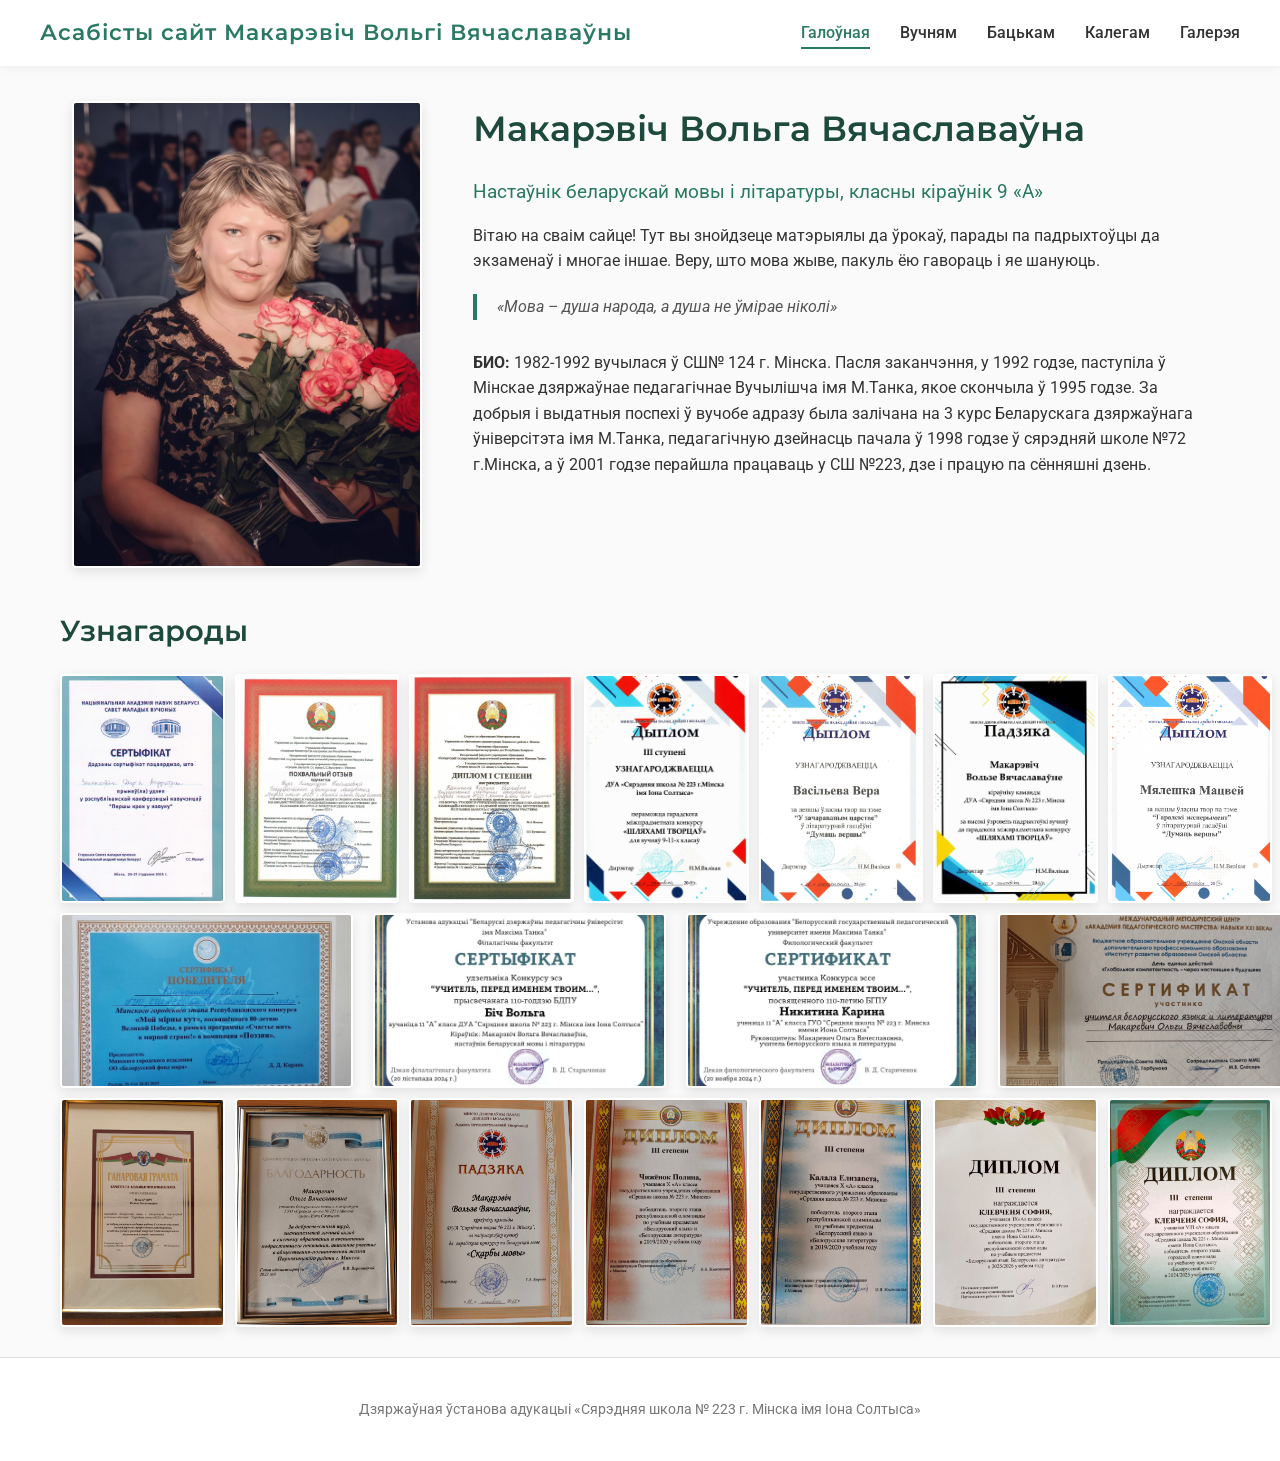
==== index.html @ d4849658 "Add files via upload" ====
<!DOCTYPE html>
<html lang="be">
<head>
  <meta charset="UTF-8">
  <meta name="viewport" content="width=device-width, initial-scale=1.0">
  <title>Настаўнік беларускай мовы</title>
  <link rel="preconnect" href="https://fonts.googleapis.com">
  <link rel="preconnect" href="https://fonts.gstatic.com" crossorigin>
  <link href="https://fonts.googleapis.com/css2?family=Montserrat:wght@400;600;700&family=Roboto:wght@300;400;500&display=swap" rel="stylesheet">
  <link rel="stylesheet" href="style.css">
</head>
<body>
  <header>
    <div class="container header-inner">
      <div class="logo"><a href="index.html">Асабісты сайт Макарэвіч Вольгі Вячаславаўны</a></div>
      <ul class="nav-menu">
        <li><a href="index.html" class="active">Галоўная</a></li>
        <li><a href="uchnyam.html">Вучням</a></li>
        <li><a href="batskam.html">Бацькам</a></li>
        <li><a href="kalegam.html">Калегам</a></li>
        <li><a href="galereya.html">Галерэя</a></li>
      </ul>
    </div>
  </header>

  <main class="container">
    <!-- Дзве калонкі: фота і інфармацыя -->
    <div class="grid-2 text-include">
      <div class="photo-placeholder portrait" style="max-width: 350px; margin: 0 auto;"><img src="img/main.jpg"></div>
      <div>
        <h1>Макарэвіч Вольга Вячаславаўна</h1>
        <p style="font-size: 1.2rem; color: #2a7a62; margin-bottom: 15px;">Настаўнік беларускай мовы і літаратуры, класны кіраўнік 9 «А»</p>
        <p style="margin-bottom: 20px;">Вітаю на сваім сайце! Тут вы знойдзеце матэрыялы да ўрокаў, парады па падрыхтоўцы да экзаменаў і многае іншае. Веру, што мова жыве, пакуль ёю гавораць і яе шануюць.</p>
        <blockquote style="font-style: italic; border-left: 4px solid #2a7a62; padding-left: 20px; color: #555;">«Мова – душа народа, а душа не ўмірае ніколі»</blockquote>

            <!-- Кароткая інфармацыя (без кантактаў) -->
        <p style="margin-top: 30px;">
        <strong>БИО:</strong> 1982-1992 вучылася ў СШ№ 124 г. Мінска. Пасля заканчэння, у 1992 годзе, паступіла ў Мінскае дзяржаўнае педагагічнае Вучылішча імя М.Танка, якое скончыла ў 1995 годзе. За добрыя і выдатныя поспехі ў вучобе адразу была залічана на 3 курс Беларускага дзяржаўнага ўніверсітэта імя М.Танка, педагагічную дзейнасць пачала ў 1998 годзе ў сярэдняй школе №72 г.Мінска, а ў 2001 годзе перайшла працаваць у СШ №223, дзе і працую па сённяшні дзень.</p>
      </div>
    </div>

    <!-- Дасягненні і кваліфікацыя -->
    <h2>Узнагароды</h2>
    <div class="grid-7">
      <div class="card">
        <div class="photo-placeholder portrait"><img src="img/1.jpg"></div>
      </div>
      <div class="card">
        <div class="photo-placeholder portrait"><img src="img/2.jpg"></div>
      </div>
      <div class="card">
        <div class="photo-placeholder portrait"><img src="img/3.jpg"></div>
      </div>
      <div class="card">
        <div class="photo-placeholder portrait"><img src="img/7.jpg"></div>
      </div>
      <div class="card">
        <div class="photo-placeholder portrait"><img src="img/8.jpg"></div>
      </div>
      <div class="card">
        <div class="photo-placeholder portrait"><img src="img/9.jpg"></div>
      </div>
      <div class="card">
        <div class="photo-placeholder portrait"><img src="img/10.jpg"></div>
      </div>
    </div>
    <div class="grid-4">
      <div class="card">
        <div class="photo-placeholder landscape"><img src="img/4.jpg"></div>
      </div>
      <div class="card">
        <div class="photo-placeholder landscape"><img src="img/5.jpg"></div>
      </div>
      <div class="card">
        <div class="photo-placeholder landscape"><img src="img/6.jpg"></div>
      </div>
      <div class="card">
        <div class="photo-placeholder landscape"><img src="img/gr6.jpg"></div>
      </div>       
    </div>
    <div class="grid-7">
      <div class="card">
        <div class="photo-placeholder portrait"><img src="img/gr1.jpg"></div>
      </div>
      <div class="card">
        <div class="photo-placeholder portrait"><img src="img/gr2.jpg"></div>
      </div>
      <div class="card">
        <div class="photo-placeholder portrait"><img src="img/gr3.jpg"></div>
      </div>
      <div class="card">
        <div class="photo-placeholder portrait"><img src="img/gr4.jpg"></div>
      </div>
      <div class="card">
        <div class="photo-placeholder portrait"><img src="img/gr5.jpg"></div>
      </div>
      <div class="card">
        <div class="photo-placeholder portrait"><img src="img/gr7.jpg"></div>
      </div>
      <div class="card">
        <div class="photo-placeholder portrait"><img src="img/gr8.jpg"></div>
      </div>
    </div>
  </main>

  <footer>
    <div class="container">
      Дзяржаўная ўстанова адукацыі «Сярэдняя школа № 223 г. Мінска імя Іона Солтыса»
    </div>
  </footer>

  <script src="lightbox.js"></script>
</body>
</html>
---- style.css ----
* {
  margin: 0;
  padding: 0;
  box-sizing: border-box;
}

body {
  font-family: 'Roboto', sans-serif;
  background-color: #fafafa;
  color: #333;
  line-height: 1.6;
}

.container {
  max-width: 1200px;
  margin: 0 auto;
  padding: 20px 20px;
}
a {
  text-decoration: none;
  font-weight: 700;
  color: #333;
}
a:hover {
  color: white;
  text-shadow: 0 4px 12px rgba(0,0,0,0.1);
}
/* Header & navigation */
header {
  background-color: #fff;
  box-shadow: 0 2px 10px rgba(0,0,0,0.05);
  position: sticky;
  top: 0;
  z-index: 10;
  margin-bottom: 15px;
}

.header-inner {
  display: flex;
  justify-content: space-between;
  align-items: center;
  padding: 15px 0;
}

.logo a {
  font-family: 'Montserrat', sans-serif;
  font-weight: 600;
  font-size: 1.4rem;
  color: #2a7a62;
  text-decoration: none;
  letter-spacing: 1px;
}

.nav-menu {
  display: flex;
  list-style: none;
  gap: 30px;
}

.nav-menu a {
  text-decoration: none;
  color: #333;
  font-weight: 500;
  transition: color 0.3s;
  padding-bottom: 5px;
  border-bottom: 2px solid transparent;
}

.nav-menu a:hover,
.nav-menu a.active {
  color: #2a7a62;
  border-bottom-color: #2a7a62;
}

/* Main content */
main {
  padding: 40px 0;
  min-height: 60vh;
}

h1, h2, h3 {
  font-family: 'Montserrat', sans-serif;
  font-weight: 600;
  margin-bottom: 20px;
  color: #1e4a3d;
}

h1 {
  font-size: 2.2rem;
}

h2 {
  font-size: 1.8rem;
  margin-top: 40px;
}

h3 {
  font-size: 1.4rem;
}

/* Placeholder for photos */
.photo-placeholder {
  background-color: #e0e0e0;
  border: 2px solid #fff;
  box-shadow: 0 4px 12px rgba(0,0,0,0.1);
  border-radius: 4px;
  display: flex;
  align-items: center;
  justify-content: center;
  color: #888;
  font-size: 1rem;
  text-transform: uppercase;
  width: 100%;
  height: 100%;
  aspect-ratio: 1 / 1;
  padding: 0;
  overflow: hidden;
}

.photo-placeholder.landscape {
  aspect-ratio: 16 / 9;
}

.photo-placeholder.portrait {
  aspect-ratio: 3 / 4;
}

.photo-placeholder img {
  width: 100%;
  height: 100%;
  object-fit: cover;
  display: block;
}

/* Grid і карткі */
.grid-2 {
  display: grid;
  grid-template-columns: 1fr 1fr;
  gap: 40px;
  align-items: start;
  margin-bottom: 20px;
}

.grid-2.text-include {
  grid-template-columns: 1fr 2fr;
}
.grid-2.text-include-reverse {
  grid-template-columns: 2fr 1fr;
}

.grid-3 {
  display: grid;
  grid-template-columns: repeat(3, 1fr);
  gap: 30px;
  margin-bottom: 20px;
}

.grid-4 {
  display: grid;
  grid-template-columns: repeat(4, 1fr);
  gap: 20px;
  margin-bottom: 20px;
}

.grid-7 {
  display: grid;
  grid-template-columns: repeat(7, 1fr);
  gap: 10px;
  margin-bottom: 20px;
}

.card {
  background: transparent;
  text-align: center;
}

.card .photo-placeholder {
  margin-bottom: 10px;
}

.card p {
  font-weight: 500;
  color: #2a7a62;
}

/* Табліцы */
table {
  width: 100%;
  border-collapse: collapse;
  background: #fff;
  box-shadow: 0 2px 8px rgba(0,0,0,0.05);
  border-radius: 8px;
  overflow: hidden;
  margin-bottom: 30px;
}

th, td {
  padding: 12px 15px;
  text-align: left;
  border-bottom: 1px solid #eee;
}

th {
  background-color: #2a7a62;
  color: #fff;
  font-weight: 600;
}

tr:last-child td {
  border-bottom: none;
}

/* Галерэя */
.gallery-section {
  margin-bottom: 50px;
}

.gallery-divider {
  font-size: 1.8rem;
  color: #1e4a3d;
  border-bottom: 2px solid #2a7a62;
  padding-bottom: 10px;
  margin-bottom: 25px;
  position: relative;
}

.gallery-divider::before {
  content: "";
  position: absolute;
  bottom: -5px;
  left: 0;
  width: 60px;
  height: 3px;
  background-color: #2a7a62;
  border-radius: 2px;
}

/* Падвал */
footer {
  background-color: #fff;
  border-top: 1px solid #ddd;
  padding: 20px 0;
  text-align: center;
  color: #777;
  font-size: 0.9rem;
}

/* ===== Дадатковыя стылі (памяткі, парады) ===== */
.table-container {
  overflow-x: auto;
  margin-bottom: 30px;
}

.rule-card {
  background: #fff;
  padding: 20px;
  border-radius: 8px;
  box-shadow: 0 2px 8px rgba(0,0,0,0.05);
  margin-bottom: 20px;
  border-left: 4px solid #2a7a62;
}

.rule-card h3 {
  margin-top: 0;
  margin-bottom: 15px;
  color: #1e4a3d;
  font-family: 'Montserrat', sans-serif;
}

.rule-card h4 {
  margin-top: 0;
  margin-bottom: 10px;
  color: #2a7a62;
  font-family: 'Montserrat', sans-serif;
}

.rule-card ul {
  margin-left: 20px;
  margin-bottom: 10px;
}

.rule-card li {
  margin-bottom: 5px;
}

.example-list {
  background: #f0f7f4;
  padding: 15px;
  border-radius: 6px;
  margin: 15px 0;
}

.example-list p {
  margin-bottom: 5px;
  font-family: 'Montserrat', sans-serif;
  font-weight: 500;
}

.mini-card {
  background-color: #e0e0e0;
  border: 2px solid #fff;
  box-shadow: 0 4px 12px rgba(0,0,0,0.1);
  border-radius: 4px;
  padding: 10px;
  text-align: center;
  color: #333;
  font-weight: 500;
  aspect-ratio: auto;
  display: flex;
  flex-direction: column;
  align-items: center;
  justify-content: center;
  font-size: 0.95rem;
}

.mini-card small {
  font-size: 0.8rem;
  color: #2a7a62;
  display: block;
  margin-top: 5px;
}

/* стылі для старонкі Бацькам */
.charming-quote {
  font-family: 'Montserrat', sans-serif;
  font-size: 1.2rem;
  font-style: italic;
  color: #1e4a3d;
  background: #e8f3ef;
  padding: 20px;
  border-radius: 8px;
  margin: 30px 0;
  text-align: center;
  border-left: 4px solid #2a7a62;
}

.word-list {
  columns: 2;
  column-gap: 30px;
  background: #f9f9f9;
  padding: 15px;
  border-radius: 6px;
  margin: 10px 0;
}

.word-list p {
  margin-bottom: 5px;
  font-weight: 500;
}

/* ===== МАБІЛЬНАЯ ВЕРСІЯ (ДА 768px) ===== */
@media (max-width: 768px) {
  .header-inner {
    flex-direction: column;
    gap: 15px;
  }
  .nav-menu {
    flex-wrap: wrap;
    justify-content: center;
    gap: 15px;
  }

  /* Усе сеткі робім аднакалоначнымі */
  .grid-2,
  .grid-3,
  .grid-4,
  .grid-7 {
    grid-template-columns: 1fr;
  }

  /* Асабліва для блока з фота і тэкстам на галоўнай */
  .grid-2.text-include {
    display: flex;
    flex-direction: column;
    gap: 20px;
  }

  .grid-2.text-include .photo-placeholder {
    max-width: 280px;
    margin: 0 auto;
  }

  .grid-2 {
    gap: 30px;
  }

  h1 {
    font-size: 1.8rem;
  }
  h2 {
    font-size: 1.5rem;
  }

  .charming-quote {
    padding: 15px;
    font-size: 1rem;
    margin: 20px 0;
  }

  .word-list {
    columns: 1;
  }
}
/* Стылі для кнопкі-спасылкі */
.button {
  margin: 10px auto;
  display: inline-block;
  background-color: #2a7a62;       /* асноўны зялёны колер */
  color: #fff;                      /* белы тэкст */
  font-family: 'Montserrat', sans-serif;
  font-weight: 600;
  font-size: 1rem;
  text-decoration: none;            /* прыбраць падкрэсліванне */
  padding: 10px 20px;               /* унутраныя водступы */
  border-radius: 4px;               /* невялікае скругленне */
  box-shadow: 0 2px 5px rgba(0,0,0,0.1); /* лёгкі цень */
  transition: background-color 0.3s, box-shadow 0.3s;
  border: none;
  cursor: pointer;
  text-align: center;
  align-items: center;
  justify-content: center;
  line-height: 1.5;
}

.button:hover {
  background-color: #1e4a3d;        /* цямнейшы адценне пры навядзенні */
  box-shadow: 0 4px 8px rgba(0,0,0,0.15);
}

.button:active {
  transform: translateY(1px);        /* эфект націску */
  box-shadow: 0 2px 3px rgba(0,0,0,0.1);
}

/* Калі трэба зрабіць кнопку на ўсю шырыню кантэйнера */
.button.block {
  display: block;
  width: 100%;
}

/* Lightbox для увеличения фото */
/* Lightbox */
.lightbox {
  display: none;
  position: fixed;
  top: 0;
  left: 0;
  width: 100%;
  height: 100%;
  background-color: rgba(0, 0, 0, 0.9);
  z-index: 1000;
  justify-content: center;
  align-items: center;
  padding: 20px;
  box-sizing: border-box;
}

.lightbox.active {
  display: flex;
}

.lightbox-content {
  position: relative;
  display: flex;
  justify-content: center;
  align-items: center;
}

.lightbox-content img {
  display: block;
  max-width: 90vw;      /* не шире 90% ширины окна */
  max-height: 80vh;     /* не выше 80% высоты окна */
  width: auto;
  height: auto;
  border: 3px solid #fff;
  border-radius: 4px;
  box-shadow: 0 0 30px rgba(0, 0, 0, 0.5);
  object-fit: contain;
}

.lightbox-close {
  position: absolute;
  top: -15px;
  right: -15px;
  width: 40px;
  height: 40px;
  background-color: #2a7a62;
  color: white;
  border-radius: 50%;
  display: flex;
  align-items: center;
  justify-content: center;
  font-size: 24px;
  font-weight: bold;
  cursor: pointer;
  transition: background 0.3s;
  box-shadow: 0 2px 10px rgba(0,0,0,0.3);
}

.lightbox-close:hover {
  background-color: #1e4a3d;
}

/* Курсор-указатель на всех фото */
.photo-placeholder img {
  cursor: pointer;
}
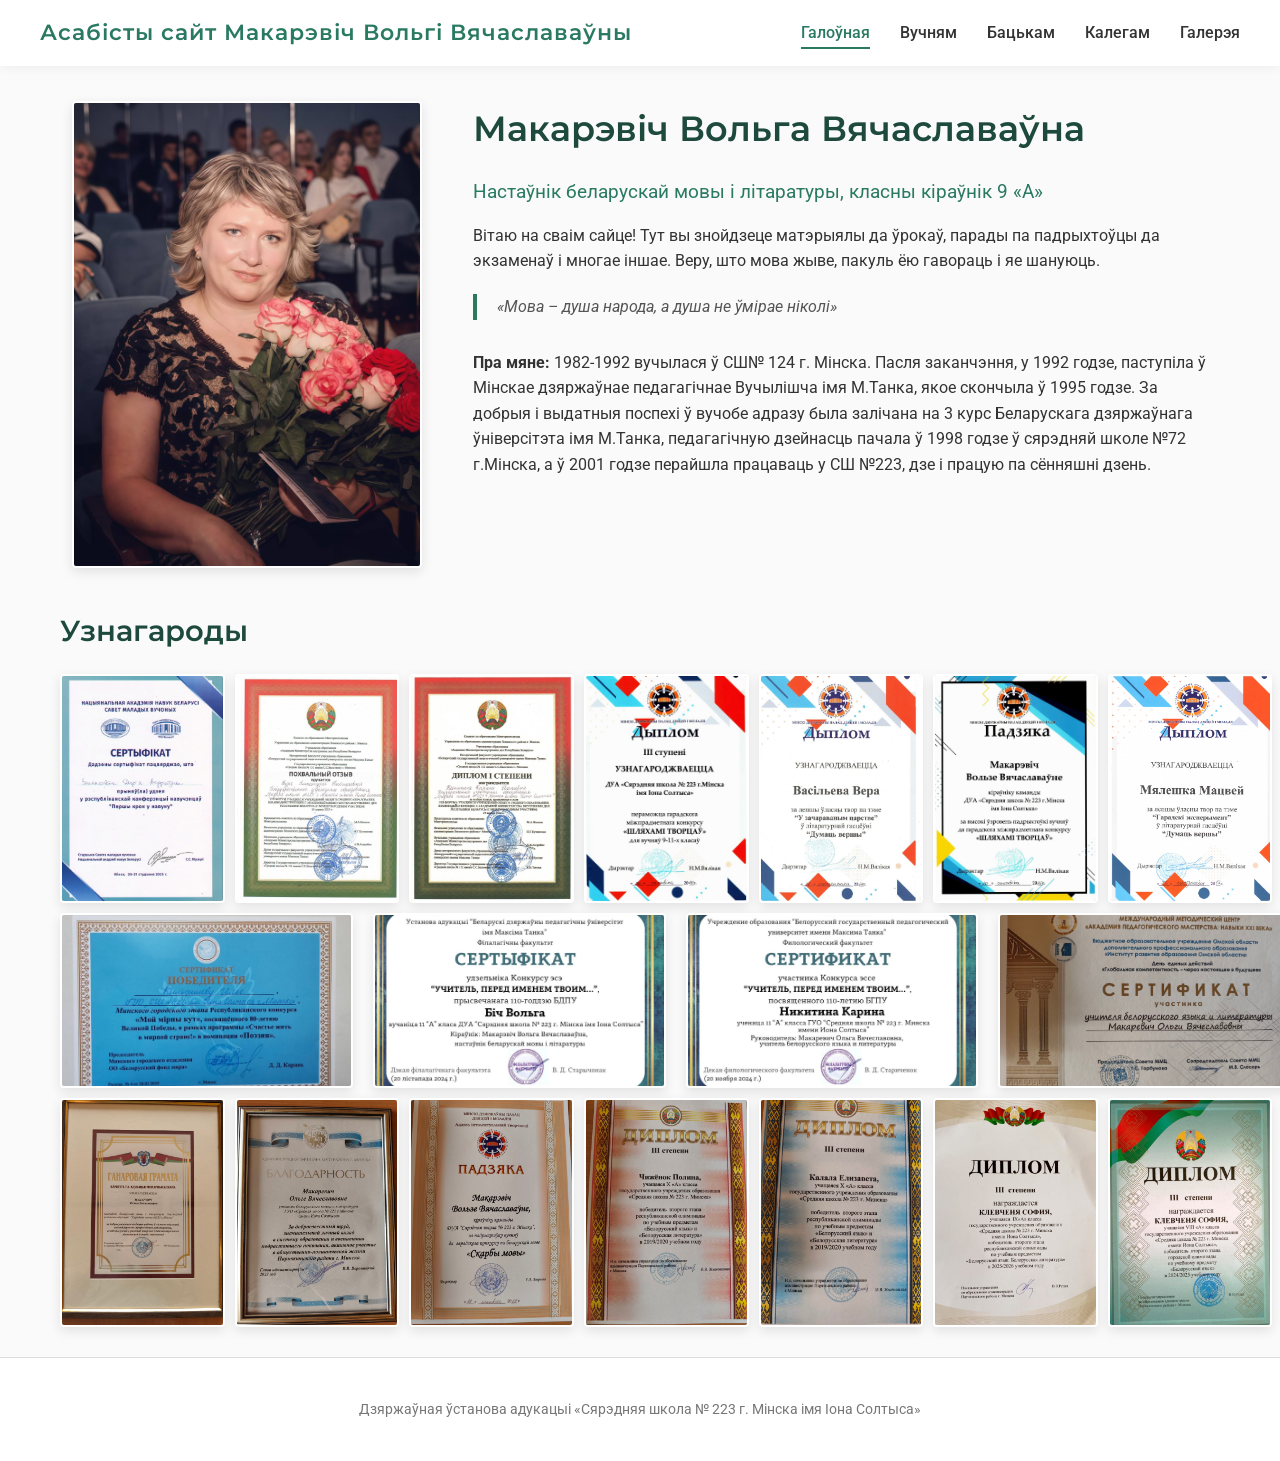
==== commit d4af1a42: "Update index.html" ====
--- a/index.html
+++ b/index.html
@@ -35,7 +35,7 @@
 
             <!-- Кароткая інфармацыя (без кантактаў) -->
         <p style="margin-top: 30px;">
-        <strong>БИО:</strong> 1982-1992 вучылася ў СШ№ 124 г. Мінска. Пасля заканчэння, у 1992 годзе, паступіла ў Мінскае дзяржаўнае педагагічнае Вучылішча імя М.Танка, якое скончыла ў 1995 годзе. За добрыя і выдатныя поспехі ў вучобе адразу была залічана на 3 курс Беларускага дзяржаўнага ўніверсітэта імя М.Танка, педагагічную дзейнасць пачала ў 1998 годзе ў сярэдняй школе №72 г.Мінска, а ў 2001 годзе перайшла працаваць у СШ №223, дзе і працую па сённяшні дзень.</p>
+        <strong>Пра мяне:</strong> 1982-1992 вучылася ў СШ№ 124 г. Мінска. Пасля заканчэння, у 1992 годзе, паступіла ў Мінскае дзяржаўнае педагагічнае Вучылішча імя М.Танка, якое скончыла ў 1995 годзе. За добрыя і выдатныя поспехі ў вучобе адразу была залічана на 3 курс Беларускага дзяржаўнага ўніверсітэта імя М.Танка, педагагічную дзейнасць пачала ў 1998 годзе ў сярэдняй школе №72 г.Мінска, а ў 2001 годзе перайшла працаваць у СШ №223, дзе і працую па сённяшні дзень.</p>
       </div>
     </div>
 
@@ -111,4 +111,5 @@
 
   <script src="lightbox.js"></script>
 </body>
-</html>+
+</html>
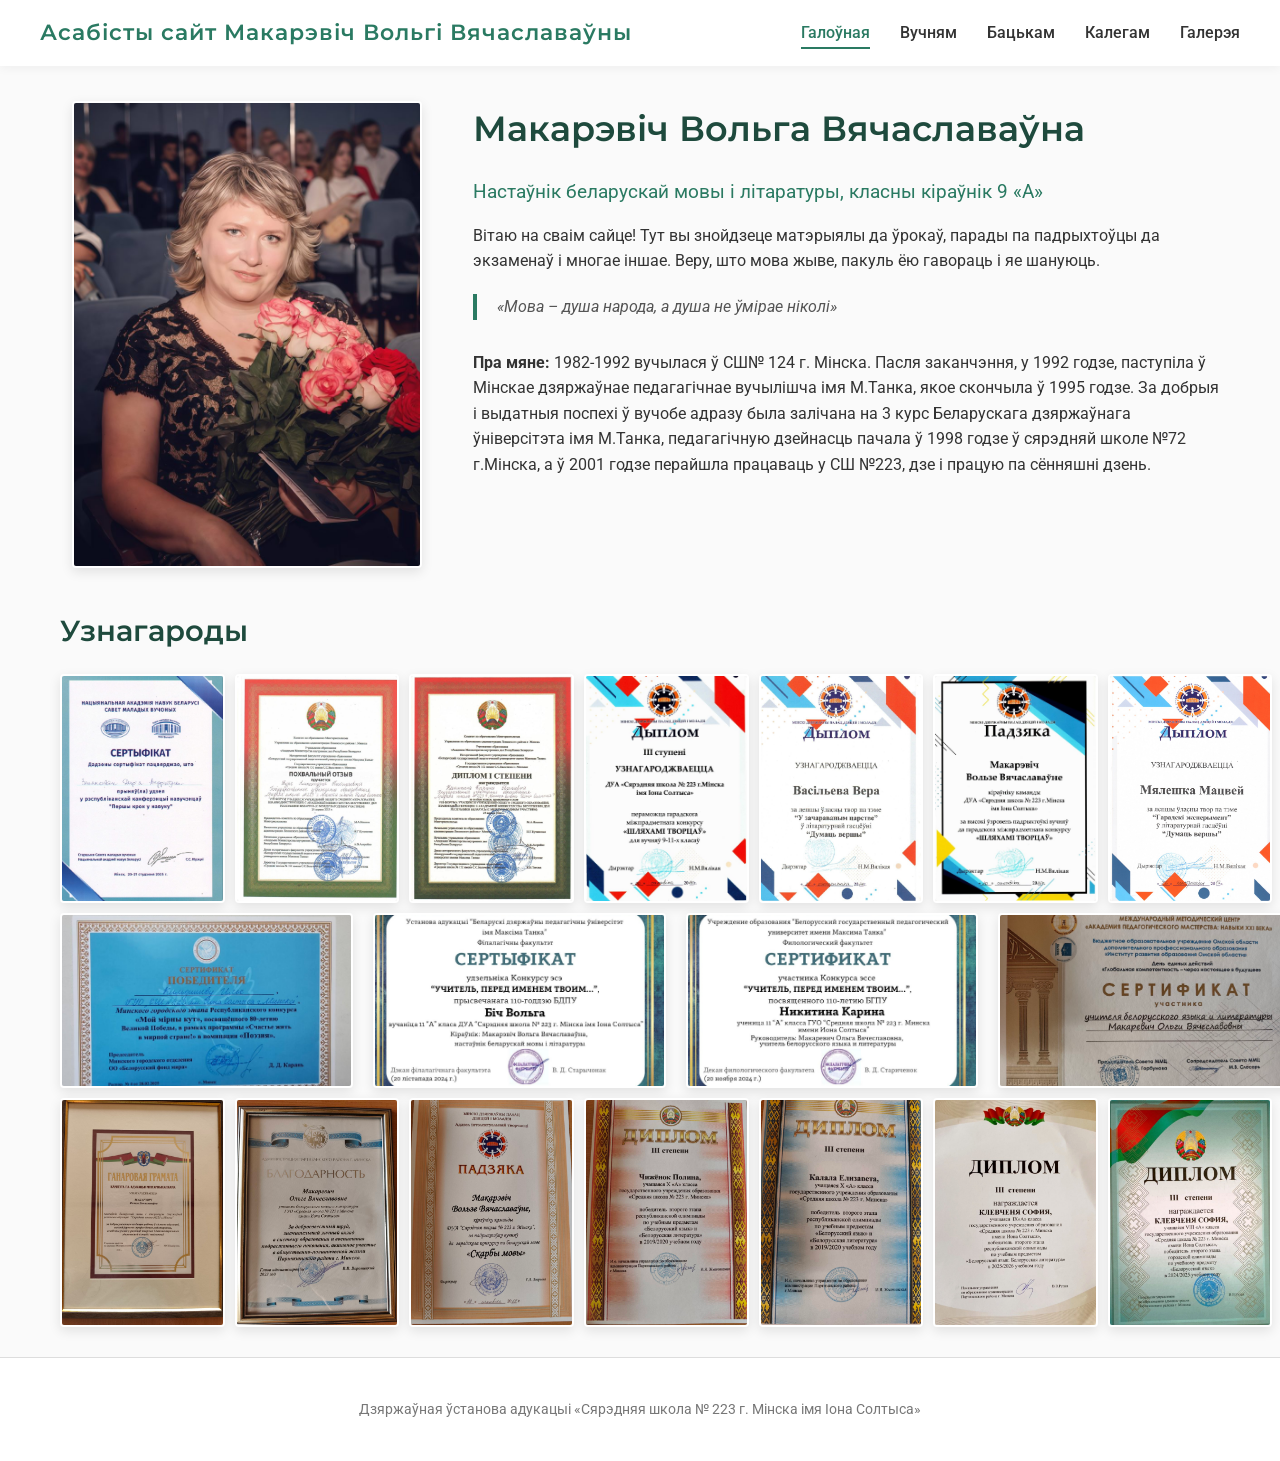
==== commit 7f982eec: "Update index.html" ====
--- a/index.html
+++ b/index.html
@@ -35,7 +35,7 @@
 
             <!-- Кароткая інфармацыя (без кантактаў) -->
         <p style="margin-top: 30px;">
-        <strong>Пра мяне:</strong> 1982-1992 вучылася ў СШ№ 124 г. Мінска. Пасля заканчэння, у 1992 годзе, паступіла ў Мінскае дзяржаўнае педагагічнае Вучылішча імя М.Танка, якое скончыла ў 1995 годзе. За добрыя і выдатныя поспехі ў вучобе адразу была залічана на 3 курс Беларускага дзяржаўнага ўніверсітэта імя М.Танка, педагагічную дзейнасць пачала ў 1998 годзе ў сярэдняй школе №72 г.Мінска, а ў 2001 годзе перайшла працаваць у СШ №223, дзе і працую па сённяшні дзень.</p>
+        <strong>Пра мяне:</strong> 1982-1992 вучылася ў СШ№ 124 г. Мінска. Пасля заканчэння, у 1992 годзе, паступіла ў Мінскае дзяржаўнае педагагічнае вучылішча імя М.Танка, якое скончыла ў 1995 годзе. За добрыя і выдатныя поспехі ў вучобе адразу была залічана на 3 курс Беларускага дзяржаўнага ўніверсітэта імя М.Танка, педагагічную дзейнасць пачала ў 1998 годзе ў сярэдняй школе №72 г.Мінска, а ў 2001 годзе перайшла працаваць у СШ №223, дзе і працую па сённяшні дзень.</p>
       </div>
     </div>
 
@@ -113,3 +113,4 @@
 </body>
 
 </html>
+
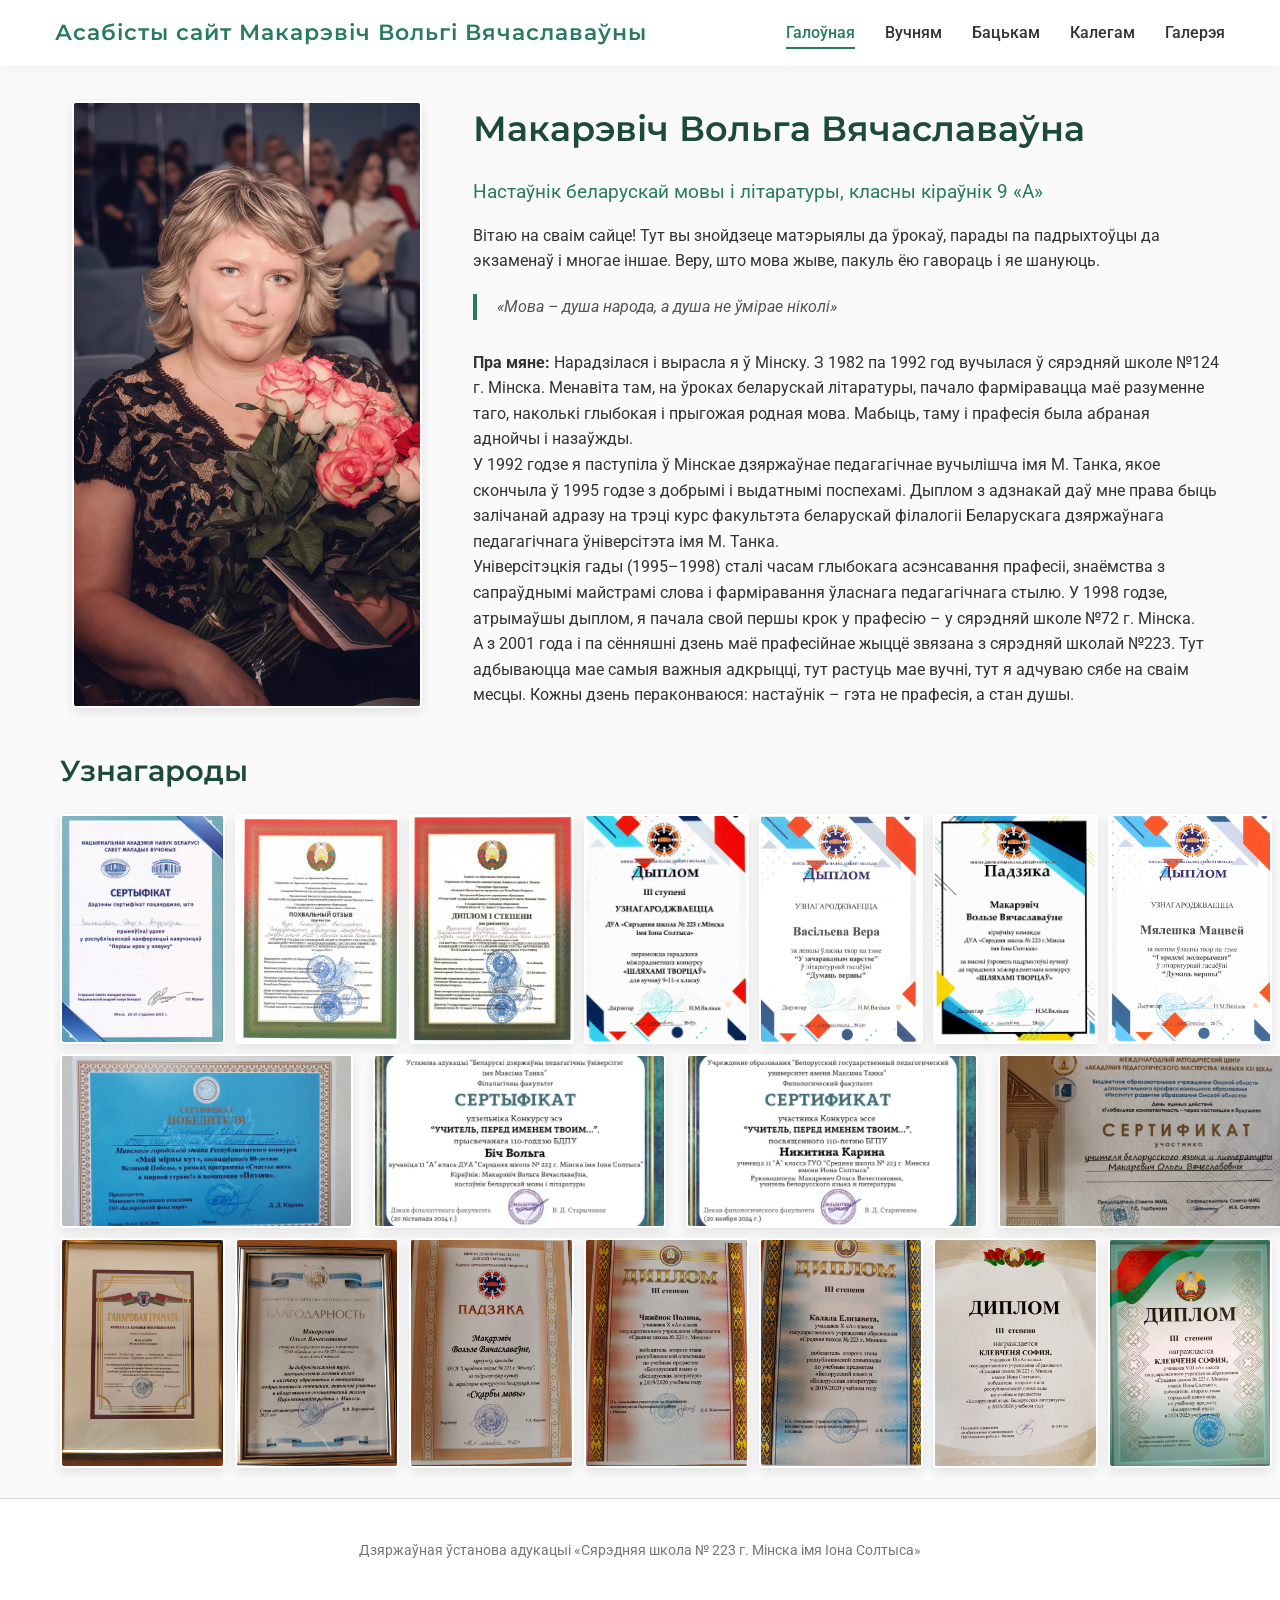
==== commit 2563960a: "Update index.html" ====
--- a/index.html
+++ b/index.html
@@ -35,7 +35,13 @@
 
             <!-- Кароткая інфармацыя (без кантактаў) -->
         <p style="margin-top: 30px;">
-        <strong>Пра мяне:</strong> 1982-1992 вучылася ў СШ№ 124 г. Мінска. Пасля заканчэння, у 1992 годзе, паступіла ў Мінскае дзяржаўнае педагагічнае вучылішча імя М.Танка, якое скончыла ў 1995 годзе. За добрыя і выдатныя поспехі ў вучобе адразу была залічана на 3 курс Беларускага дзяржаўнага ўніверсітэта імя М.Танка, педагагічную дзейнасць пачала ў 1998 годзе ў сярэдняй школе №72 г.Мінска, а ў 2001 годзе перайшла працаваць у СШ №223, дзе і працую па сённяшні дзень.</p>
+        <strong>Пра мяне:</strong> Нарадзілася і вырасла я ў Мінску. З 1982 па 1992 год вучылася ў сярэдняй школе №124 г. Мінска. Менавіта там, на ўроках беларускай літаратуры, пачало фарміравацца маё разуменне таго, наколькі глыбокая і прыгожая родная мова. Мабыць, таму і прафесія была абраная аднойчы і назаўжды.
+        </br>
+        У 1992 годзе я паступіла ў Мінскае дзяржаўнае педагагічнае вучылішча імя М. Танка, якое скончыла ў 1995 годзе з добрымі і выдатнымі поспехамі. Дыплом з адзнакай даў мне права быць залічанай адразу на трэці курс факультэта беларускай філалогіі Беларускага дзяржаўнага педагагічнага ўніверсітэта імя М. Танка.
+        </br>
+        Універсітэцкія гады (1995–1998) сталі часам глыбокага асэнсавання прафесіі, знаёмства з сапраўднымі майстрамі слова і фарміравання ўласнага педагагічнага стылю. У 1998 годзе, атрымаўшы дыплом, я пачала свой першы крок у прафесію – у сярэдняй школе №72 г. Мінска.
+        </br>
+        А з 2001 года і па сённяшні дзень маё прафесійнае жыццё звязана з сярэдняй школай №223. Тут адбываюцца мае самыя важныя адкрыцці, тут растуць мае вучні, тут я адчуваю сябе на сваім месцы. Кожны дзень пераконваюся: настаўнік – гэта не прафесія, а стан душы.</p>
       </div>
     </div>
 
@@ -114,3 +120,4 @@
 
 </html>
 
+
--- a/style.css
+++ b/style.css
@@ -39,7 +39,7 @@
   display: flex;
   justify-content: space-between;
   align-items: center;
-  padding: 15px 0;
+  padding: 15px;
 }
 
 .logo a {
@@ -505,4 +505,5 @@
 /* Курсор-указатель на всех фото */
 .photo-placeholder img {
   cursor: pointer;
-}+
+}
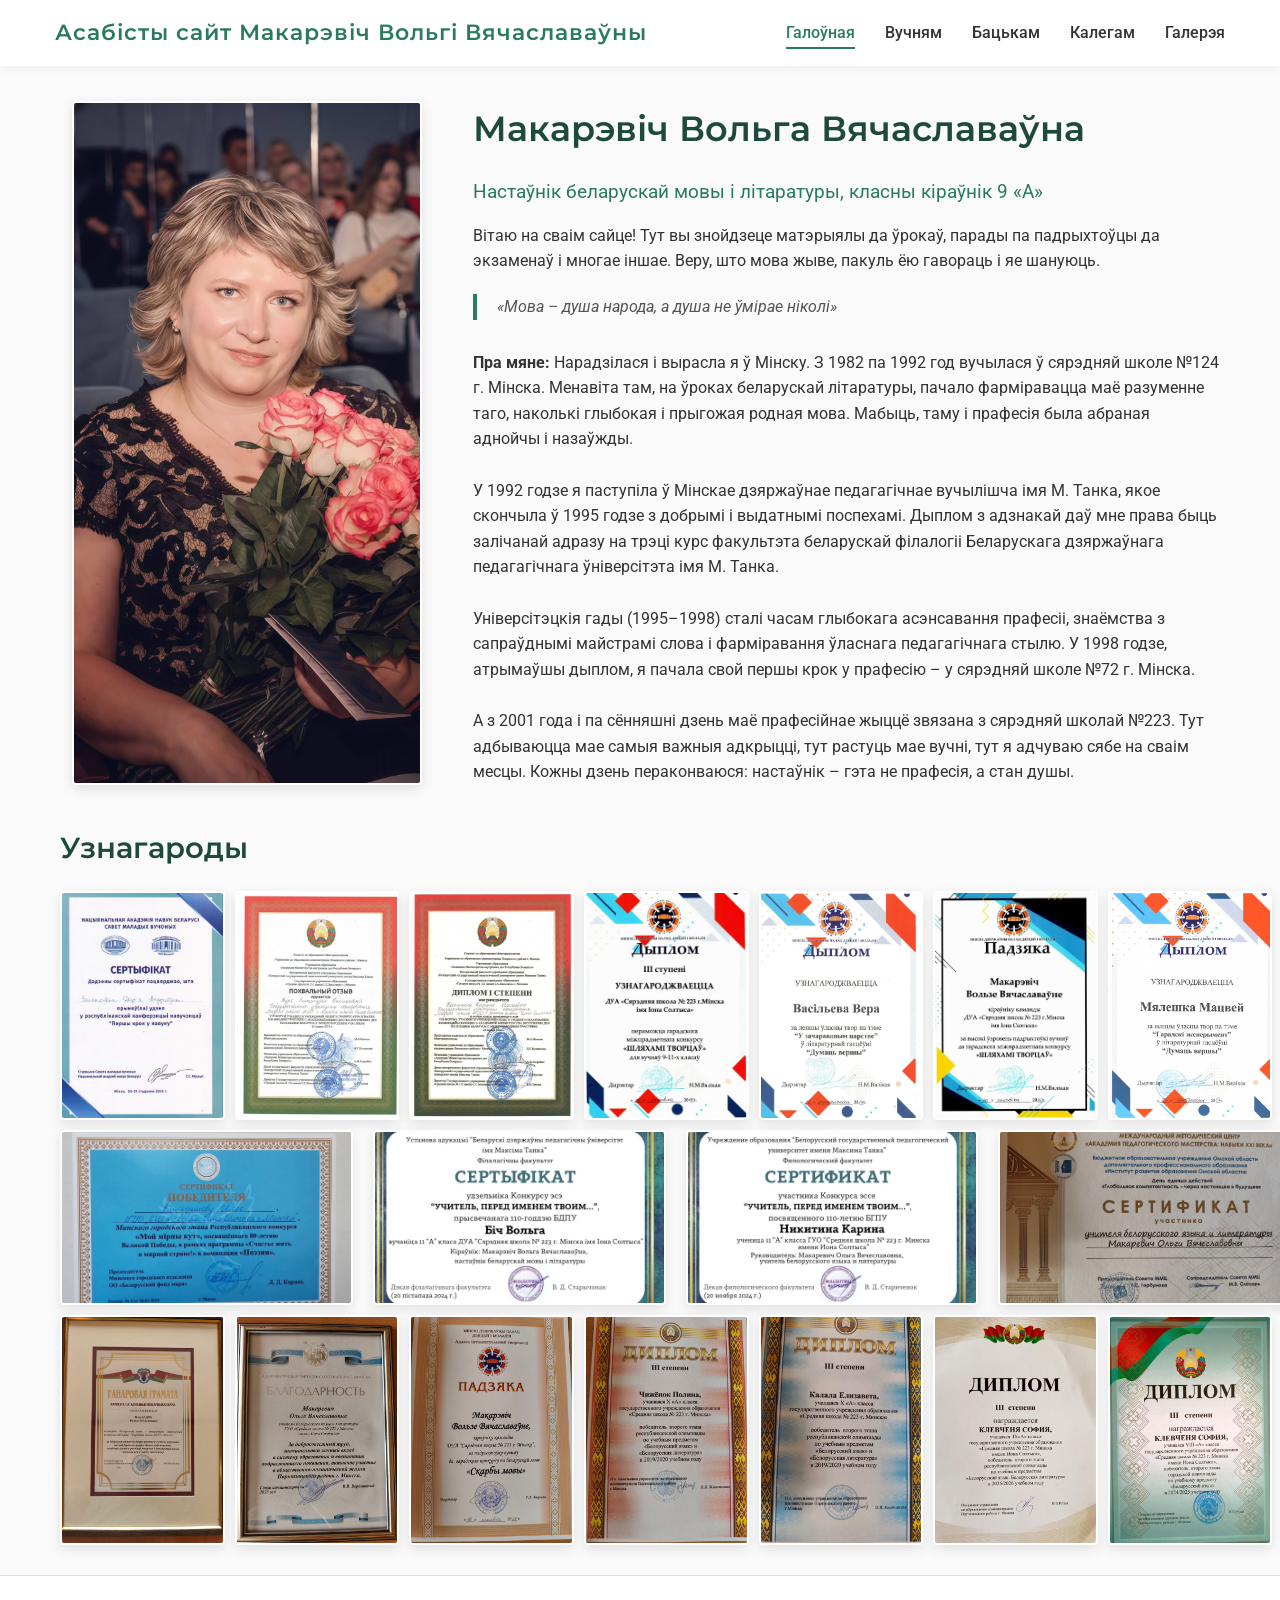
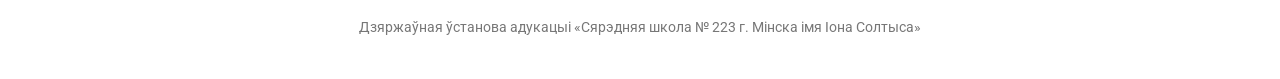
==== commit fcbf53af: "Update index.html" ====
--- a/index.html
+++ b/index.html
@@ -36,11 +36,11 @@
             <!-- Кароткая інфармацыя (без кантактаў) -->
         <p style="margin-top: 30px;">
         <strong>Пра мяне:</strong> Нарадзілася і вырасла я ў Мінску. З 1982 па 1992 год вучылася ў сярэдняй школе №124 г. Мінска. Менавіта там, на ўроках беларускай літаратуры, пачало фарміравацца маё разуменне таго, наколькі глыбокая і прыгожая родная мова. Мабыць, таму і прафесія была абраная аднойчы і назаўжды.
-        </br>
+        </br></br>
         У 1992 годзе я паступіла ў Мінскае дзяржаўнае педагагічнае вучылішча імя М. Танка, якое скончыла ў 1995 годзе з добрымі і выдатнымі поспехамі. Дыплом з адзнакай даў мне права быць залічанай адразу на трэці курс факультэта беларускай філалогіі Беларускага дзяржаўнага педагагічнага ўніверсітэта імя М. Танка.
-        </br>
+        </br></br>
         Універсітэцкія гады (1995–1998) сталі часам глыбокага асэнсавання прафесіі, знаёмства з сапраўднымі майстрамі слова і фарміравання ўласнага педагагічнага стылю. У 1998 годзе, атрымаўшы дыплом, я пачала свой першы крок у прафесію – у сярэдняй школе №72 г. Мінска.
-        </br>
+        </br></br>
         А з 2001 года і па сённяшні дзень маё прафесійнае жыццё звязана з сярэдняй школай №223. Тут адбываюцца мае самыя важныя адкрыцці, тут растуць мае вучні, тут я адчуваю сябе на сваім месцы. Кожны дзень пераконваюся: настаўнік – гэта не прафесія, а стан душы.</p>
       </div>
     </div>
@@ -121,3 +121,4 @@
 </html>
 
 
+
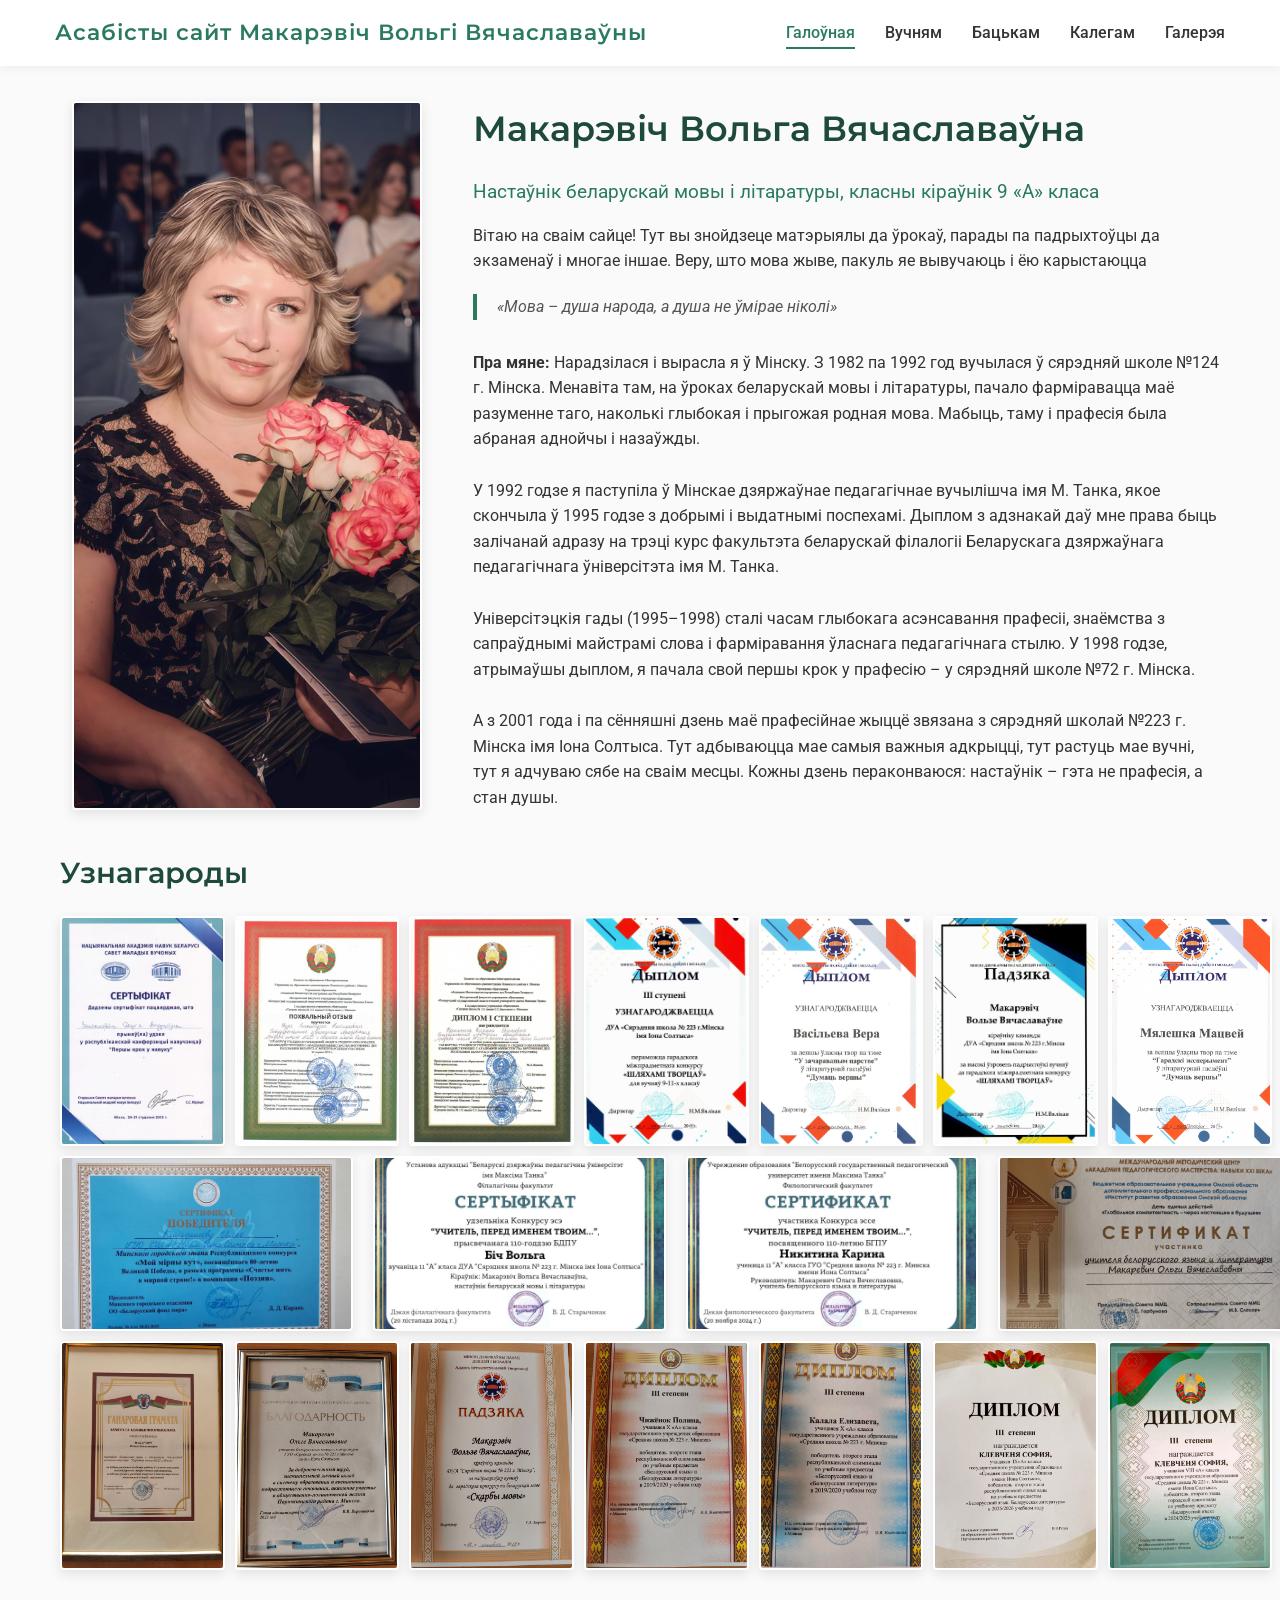
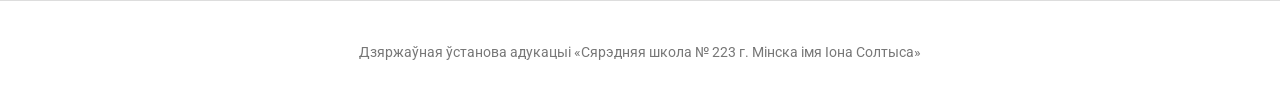
==== commit b2e874c2: "Add files via upload" ====
--- a/index.html
+++ b/index.html
@@ -29,19 +29,22 @@
       <div class="photo-placeholder portrait" style="max-width: 350px; margin: 0 auto;"><img src="img/main.jpg"></div>
       <div>
         <h1>Макарэвіч Вольга Вячаславаўна</h1>
-        <p style="font-size: 1.2rem; color: #2a7a62; margin-bottom: 15px;">Настаўнік беларускай мовы і літаратуры, класны кіраўнік 9 «А»</p>
-        <p style="margin-bottom: 20px;">Вітаю на сваім сайце! Тут вы знойдзеце матэрыялы да ўрокаў, парады па падрыхтоўцы да экзаменаў і многае іншае. Веру, што мова жыве, пакуль ёю гавораць і яе шануюць.</p>
+        <p style="font-size: 1.2rem; color: #2a7a62; margin-bottom: 15px;">Настаўнік беларускай мовы і літаратуры, класны кіраўнік 9 «А» класа</p>
+        <p style="margin-bottom: 20px;">Вітаю на сваім сайце! Тут вы знойдзеце матэрыялы да ўрокаў, парады па падрыхтоўцы да экзаменаў і многае іншае. Веру, што мова жыве, пакуль яе вывучаюць і ёю карыстаюцца</p>
         <blockquote style="font-style: italic; border-left: 4px solid #2a7a62; padding-left: 20px; color: #555;">«Мова – душа народа, а душа не ўмірае ніколі»</blockquote>
 
             <!-- Кароткая інфармацыя (без кантактаў) -->
         <p style="margin-top: 30px;">
-        <strong>Пра мяне:</strong> Нарадзілася і вырасла я ў Мінску. З 1982 па 1992 год вучылася ў сярэдняй школе №124 г. Мінска. Менавіта там, на ўроках беларускай літаратуры, пачало фарміравацца маё разуменне таго, наколькі глыбокая і прыгожая родная мова. Мабыць, таму і прафесія была абраная аднойчы і назаўжды.
-        </br></br>
+        <strong>Пра мяне:</strong> Нарадзілася і вырасла я ў Мінску. З 1982 па 1992 год вучылася ў сярэдняй школе №124 г. Мінска. Менавіта там, на ўроках беларускай мовы і літаратуры, пачало фарміравацца маё разуменне таго, наколькі глыбокая і прыгожая родная мова. Мабыць, таму і прафесія была абраная аднойчы і назаўжды.
+        </br>
+        </br>
         У 1992 годзе я паступіла ў Мінскае дзяржаўнае педагагічнае вучылішча імя М. Танка, якое скончыла ў 1995 годзе з добрымі і выдатнымі поспехамі. Дыплом з адзнакай даў мне права быць залічанай адразу на трэці курс факультэта беларускай філалогіі Беларускага дзяржаўнага педагагічнага ўніверсітэта імя М. Танка.
-        </br></br>
+        </br>
+        </br>
         Універсітэцкія гады (1995–1998) сталі часам глыбокага асэнсавання прафесіі, знаёмства з сапраўднымі майстрамі слова і фарміравання ўласнага педагагічнага стылю. У 1998 годзе, атрымаўшы дыплом, я пачала свой першы крок у прафесію – у сярэдняй школе №72 г. Мінска.
-        </br></br>
-        А з 2001 года і па сённяшні дзень маё прафесійнае жыццё звязана з сярэдняй школай №223. Тут адбываюцца мае самыя важныя адкрыцці, тут растуць мае вучні, тут я адчуваю сябе на сваім месцы. Кожны дзень пераконваюся: настаўнік – гэта не прафесія, а стан душы.</p>
+        </br>
+        </br>
+        А з 2001 года і па сённяшні дзень маё прафесійнае жыццё звязана з сярэдняй школай №223 г. Мінска імя Іона Солтыса. Тут адбываюцца мае самыя важныя адкрыцці, тут растуць мае вучні, тут я адчуваю сябе на сваім месцы. Кожны дзень пераконваюся: настаўнік – гэта не прафесія, а стан душы.</p>
       </div>
     </div>
 
@@ -117,8 +120,4 @@
 
   <script src="lightbox.js"></script>
 </body>
-
-</html>
-
-
-
+</html>
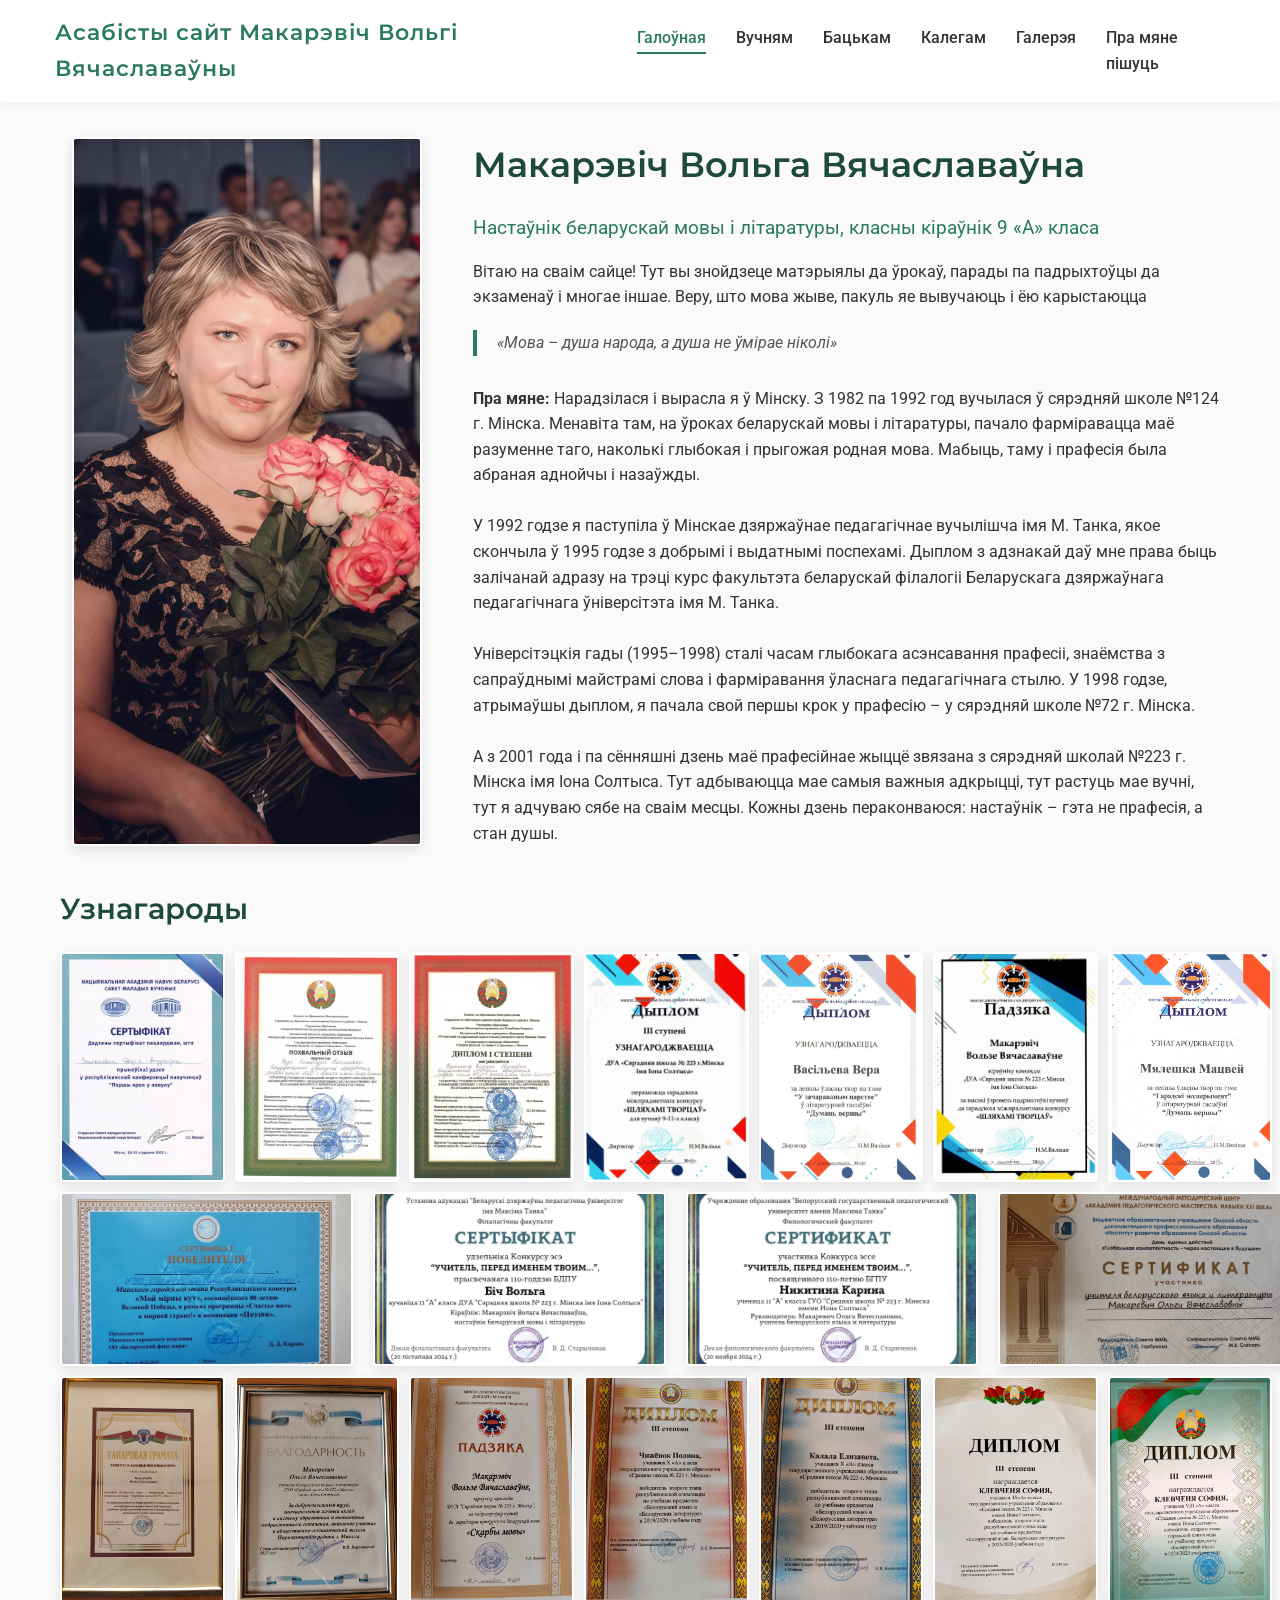
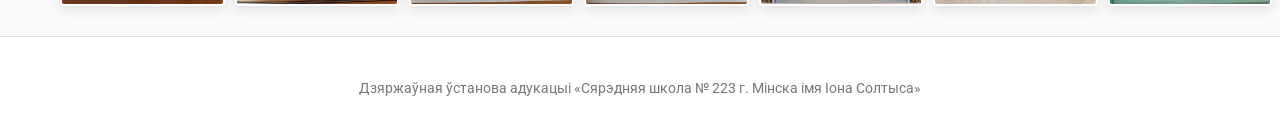
==== commit 8775a2dc: "Add files via upload" ====
--- a/index.html
+++ b/index.html
@@ -19,6 +19,7 @@
         <li><a href="batskam.html">Бацькам</a></li>
         <li><a href="kalegam.html">Калегам</a></li>
         <li><a href="galereya.html">Галерэя</a></li>
+        <li><a href="pramanepisuc.html">Пра мяне пішуць</a></li>
       </ul>
     </div>
   </header>
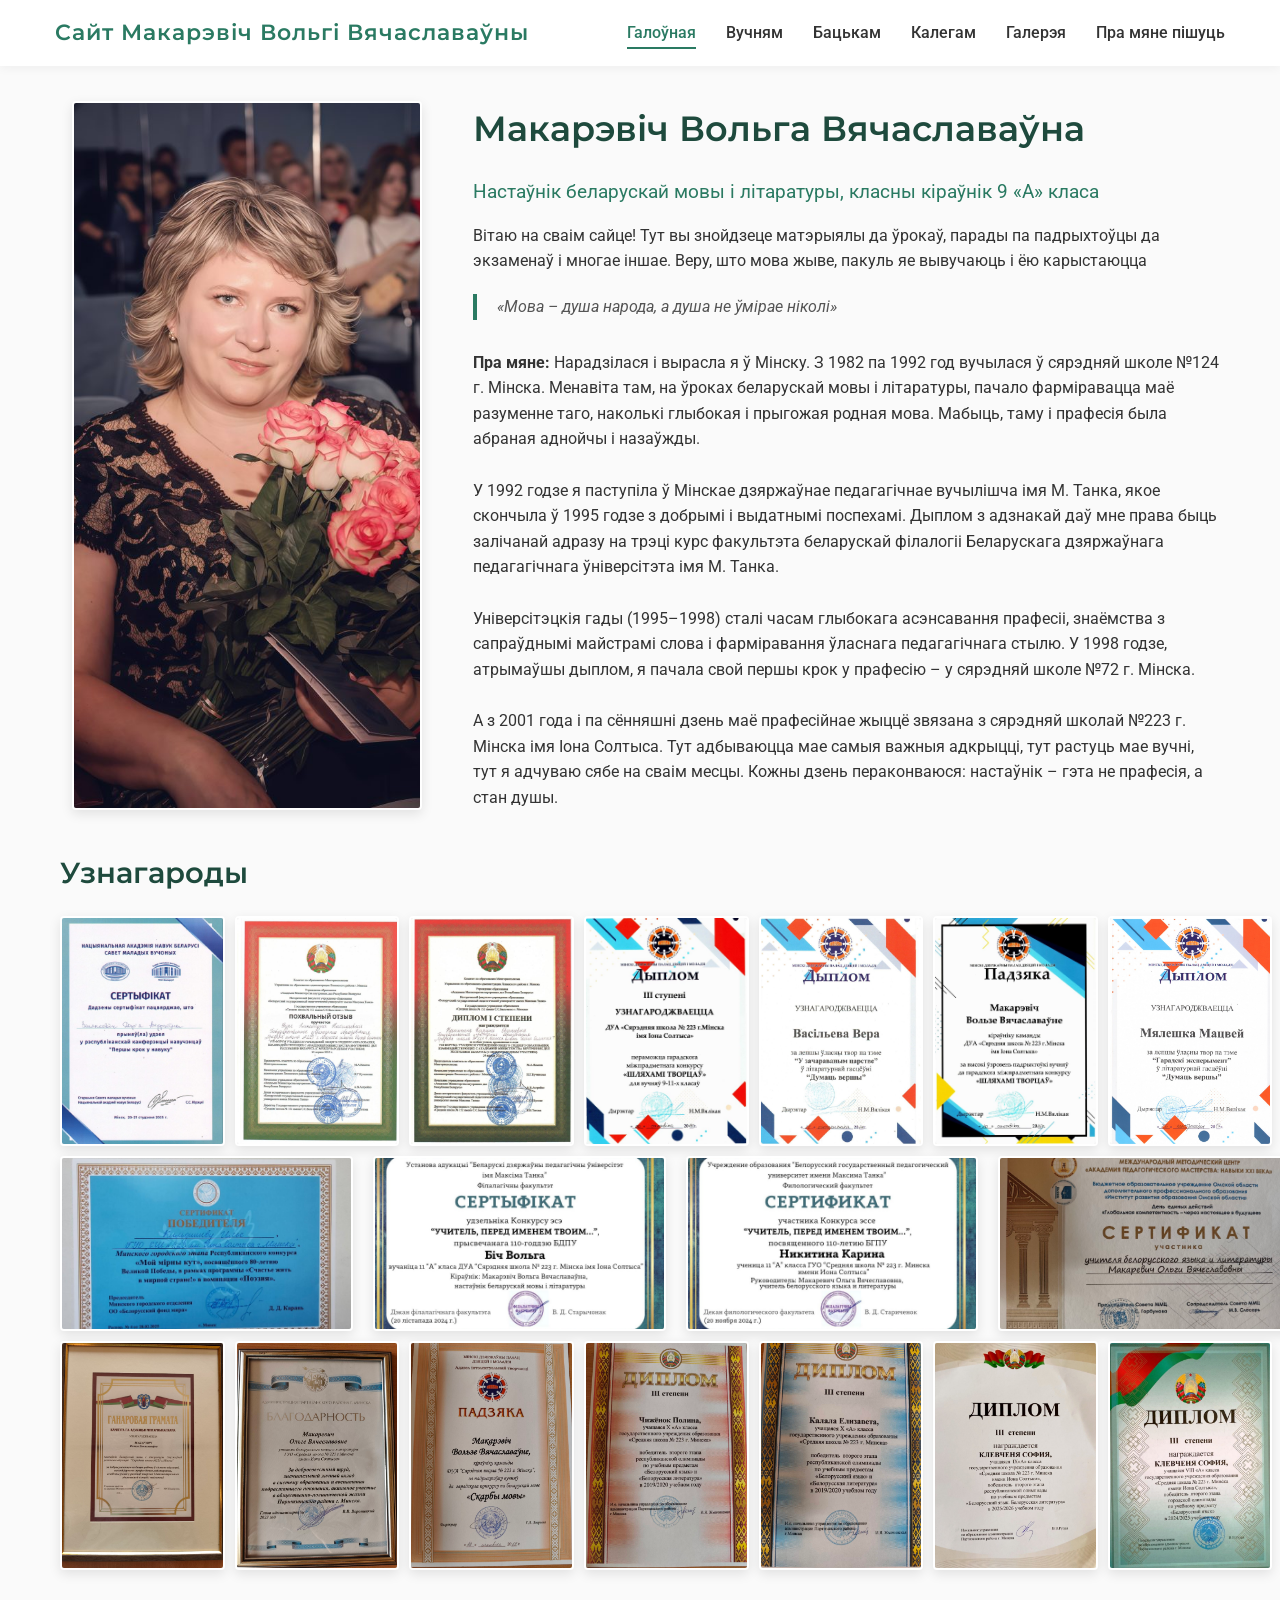
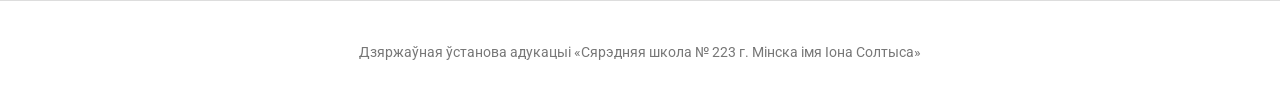
==== commit f4f82fc8: "Add files via upload" ====
--- a/index.html
+++ b/index.html
@@ -12,7 +12,7 @@
 <body>
   <header>
     <div class="container header-inner">
-      <div class="logo"><a href="index.html">Асабісты сайт Макарэвіч Вольгі Вячаславаўны</a></div>
+      <div class="logo"><a href="index.html">Cайт Макарэвіч Вольгі Вячаславаўны</a></div>
       <ul class="nav-menu">
         <li><a href="index.html" class="active">Галоўная</a></li>
         <li><a href="uchnyam.html">Вучням</a></li>
